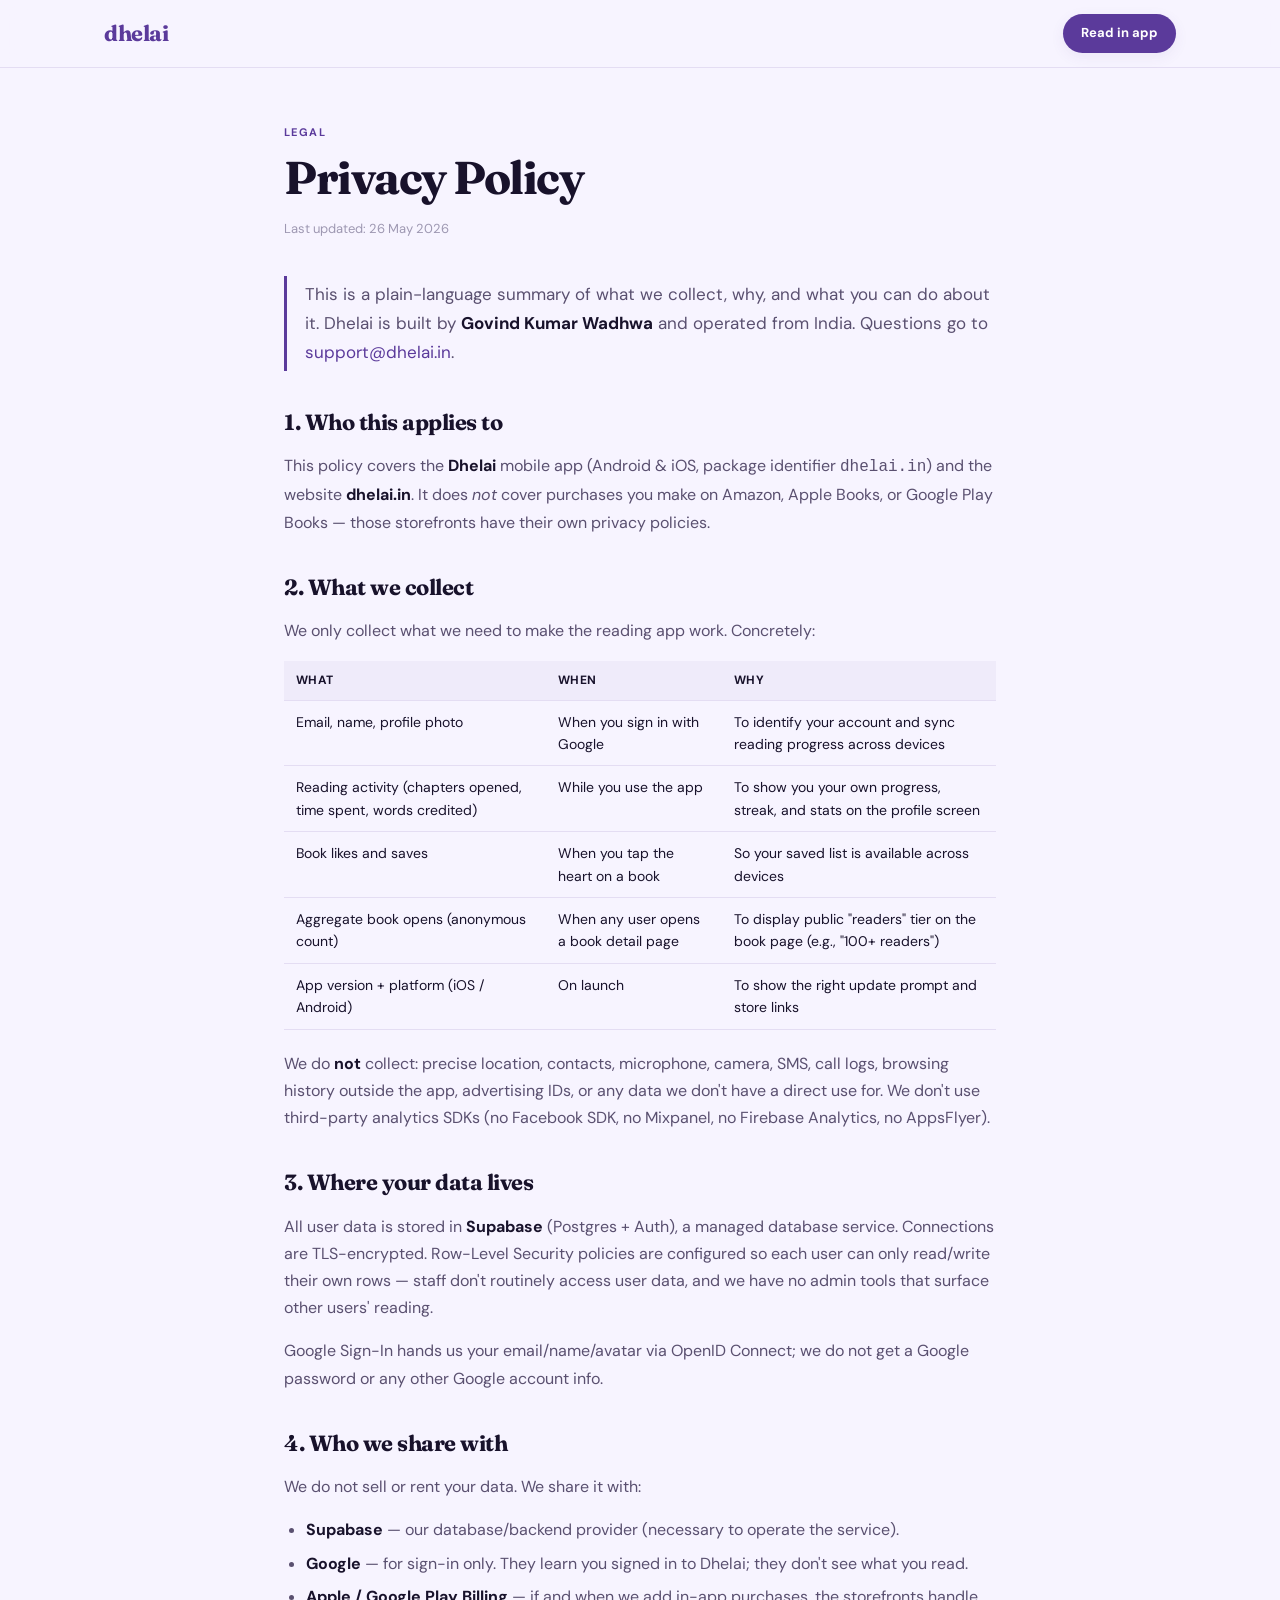
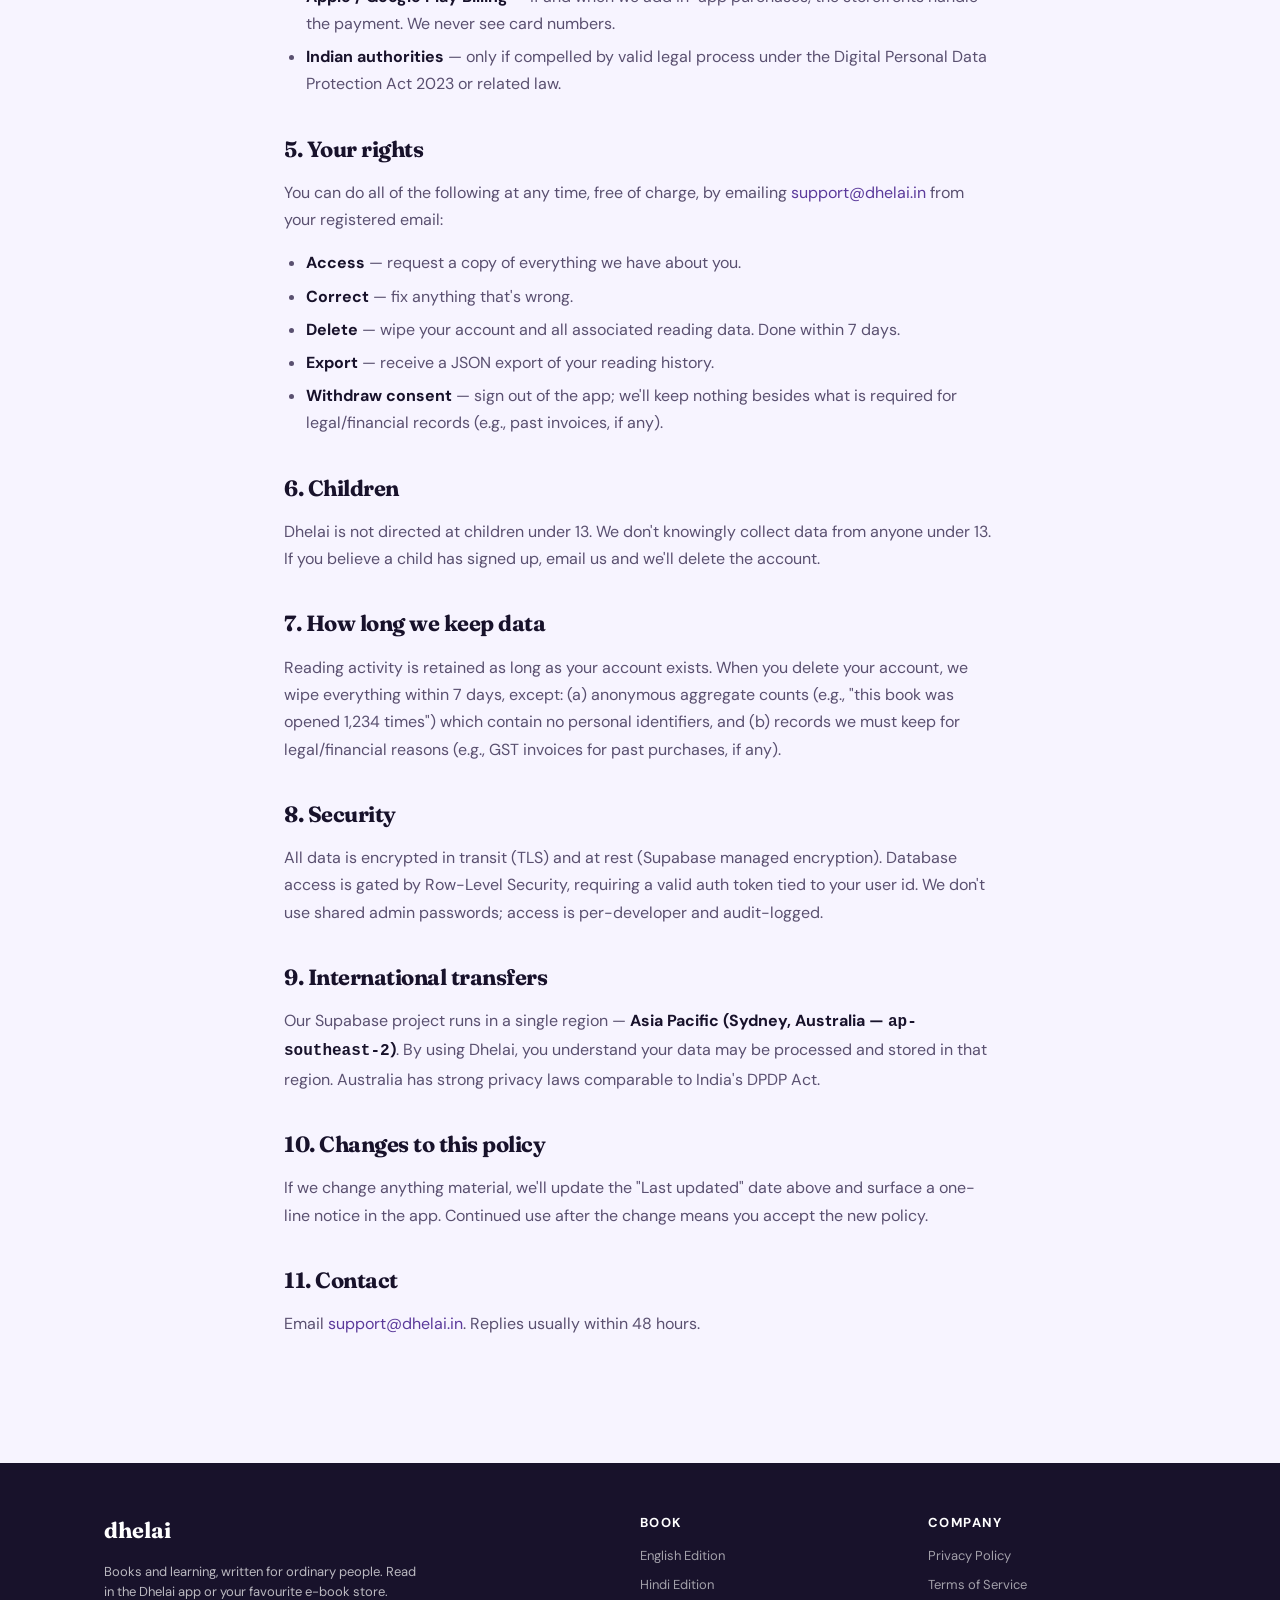
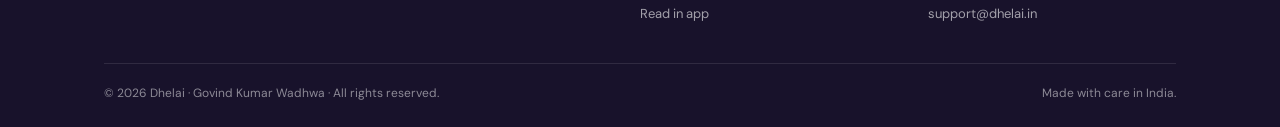
==== privacy-policy.html @ 577f094c "Add files via upload" ====
<!DOCTYPE html>
<html lang="en">
<head>
  <meta charset="UTF-8" />
  <meta name="viewport" content="width=device-width, initial-scale=1.0" />
  <title>Privacy Policy — Dhelai</title>
  <meta
    name="description"
    content="How Dhelai handles your data. Simple, specific, and short."
  />
  <meta name="theme-color" content="#5B3A9B" />
  <meta name="robots" content="index, follow" />

  <link rel="preconnect" href="https://fonts.googleapis.com" />
  <link rel="preconnect" href="https://fonts.gstatic.com" crossorigin />
  <link
    href="https://fonts.googleapis.com/css2?family=Fraunces:ital,wght@0,400;0,700;1,400&family=DM+Sans:wght@400;500;700&display=swap"
    rel="stylesheet"
  />
  <link rel="stylesheet" href="styles.css" />
</head>
<body>

  <nav>
    <div class="nav-inner">
      <a href="/" class="logo">dhelai</a>
      <a href="/#read-in-app" class="nav-cta">Read in app</a>
    </div>
  </nav>

  <article class="legal">
    <div class="eyebrow">Legal</div>
    <h1>Privacy Policy</h1>
    <p class="updated">Last updated: 26 May 2026</p>

    <p class="lead">
      This is a plain-language summary of what we collect, why, and what you can do
      about it. Dhelai is built by <strong>Govind Kumar Wadhwa</strong> and operated from
      India. Questions go to <a href="mailto:support@dhelai.in">support@dhelai.in</a>.
    </p>

    <h2>1. Who this applies to</h2>
    <p>
      This policy covers the <strong>Dhelai</strong> mobile app (Android &amp; iOS, package
      identifier <code>dhelai.in</code>) and the website <strong>dhelai.in</strong>. It does
      <em>not</em> cover purchases you make on Amazon, Apple Books, or Google Play Books —
      those storefronts have their own privacy policies.
    </p>

    <h2>2. What we collect</h2>
    <p>
      We only collect what we need to make the reading app work. Concretely:
    </p>
    <table>
      <thead>
        <tr>
          <th>What</th>
          <th>When</th>
          <th>Why</th>
        </tr>
      </thead>
      <tbody>
        <tr>
          <td>Email, name, profile photo</td>
          <td>When you sign in with Google</td>
          <td>To identify your account and sync reading progress across devices</td>
        </tr>
        <tr>
          <td>Reading activity (chapters opened, time spent, words credited)</td>
          <td>While you use the app</td>
          <td>To show you your own progress, streak, and stats on the profile screen</td>
        </tr>
        <tr>
          <td>Book likes and saves</td>
          <td>When you tap the heart on a book</td>
          <td>So your saved list is available across devices</td>
        </tr>
        <tr>
          <td>Aggregate book opens (anonymous count)</td>
          <td>When any user opens a book detail page</td>
          <td>To display public "readers" tier on the book page (e.g., "100+ readers")</td>
        </tr>
        <tr>
          <td>App version + platform (iOS / Android)</td>
          <td>On launch</td>
          <td>To show the right update prompt and store links</td>
        </tr>
      </tbody>
    </table>

    <p>
      We do <strong>not</strong> collect: precise location, contacts, microphone, camera,
      SMS, call logs, browsing history outside the app, advertising IDs, or any data we
      don't have a direct use for. We don't use third-party analytics SDKs (no Facebook
      SDK, no Mixpanel, no Firebase Analytics, no AppsFlyer).
    </p>

    <h2>3. Where your data lives</h2>
    <p>
      All user data is stored in <strong>Supabase</strong> (Postgres + Auth), a managed
      database service. Connections are TLS-encrypted. Row-Level Security policies are
      configured so each user can only read/write their own rows — staff don't routinely
      access user data, and we have no admin tools that surface other users' reading.
    </p>
    <p>
      Google Sign-In hands us your email/name/avatar via OpenID Connect; we do not get a
      Google password or any other Google account info.
    </p>

    <h2>4. Who we share with</h2>
    <p>
      We do not sell or rent your data. We share it with:
    </p>
    <ul>
      <li><strong>Supabase</strong> — our database/backend provider (necessary to operate the service).</li>
      <li><strong>Google</strong> — for sign-in only. They learn you signed in to Dhelai; they don't see what you read.</li>
      <li><strong>Apple / Google Play Billing</strong> — if and when we add in-app purchases, the storefronts handle the payment. We never see card numbers.</li>
      <li><strong>Indian authorities</strong> — only if compelled by valid legal process under the Digital Personal Data Protection Act 2023 or related law.</li>
    </ul>

    <h2>5. Your rights</h2>
    <p>
      You can do all of the following at any time, free of charge, by emailing
      <a href="mailto:support@dhelai.in">support@dhelai.in</a> from your registered email:
    </p>
    <ul>
      <li><strong>Access</strong> — request a copy of everything we have about you.</li>
      <li><strong>Correct</strong> — fix anything that's wrong.</li>
      <li><strong>Delete</strong> — wipe your account and all associated reading data. Done within 7 days.</li>
      <li><strong>Export</strong> — receive a JSON export of your reading history.</li>
      <li><strong>Withdraw consent</strong> — sign out of the app; we'll keep nothing besides what is required for legal/financial records (e.g., past invoices, if any).</li>
    </ul>

    <h2>6. Children</h2>
    <p>
      Dhelai is not directed at children under 13. We don't knowingly collect data from
      anyone under 13. If you believe a child has signed up, email us and we'll delete the
      account.
    </p>

    <h2>7. How long we keep data</h2>
    <p>
      Reading activity is retained as long as your account exists. When you delete your
      account, we wipe everything within 7 days, except: (a) anonymous aggregate counts
      (e.g., "this book was opened 1,234 times") which contain no personal identifiers,
      and (b) records we must keep for legal/financial reasons (e.g., GST invoices for past
      purchases, if any).
    </p>

    <h2>8. Security</h2>
    <p>
      All data is encrypted in transit (TLS) and at rest (Supabase managed encryption).
      Database access is gated by Row-Level Security, requiring a valid auth token tied to
      your user id. We don't use shared admin passwords; access is per-developer and
      audit-logged.
    </p>

    <h2>9. International transfers</h2>
    <p>
      Our Supabase project runs in a single region —
      <strong>Asia Pacific (Sydney, Australia — <code>ap-southeast-2</code>)</strong>.
      By using Dhelai, you understand your data may be processed and stored in that
      region. Australia has strong privacy laws comparable to India's DPDP Act.
    </p>

    <h2>10. Changes to this policy</h2>
    <p>
      If we change anything material, we'll update the "Last updated" date above and
      surface a one-line notice in the app. Continued use after the change means you
      accept the new policy.
    </p>

    <h2>11. Contact</h2>
    <p>
      Email <a href="mailto:support@dhelai.in">support@dhelai.in</a>. Replies usually within
      48 hours.
    </p>
  </article>

  <footer>
    <div class="container">
      <div class="footer-grid">
        <div>
          <div class="footer-brand">dhelai</div>
          <p class="footer-tag">
            Books and learning, written for ordinary people. Read in the Dhelai app or your
            favourite e-book store.
          </p>
        </div>
        <div>
          <h4>Book</h4>
          <ul class="footer-links">
            <li><a href="/#editions">English Edition</a></li>
            <li><a href="/#editions">Hindi Edition</a></li>
            <li><a href="/#read-in-app">Read in app</a></li>
          </ul>
        </div>
        <div>
          <h4>Company</h4>
          <ul class="footer-links">
            <li><a href="privacy-policy.html">Privacy Policy</a></li>
            <li><a href="terms.html">Terms of Service</a></li>
            <li><a href="mailto:support@dhelai.in">support@dhelai.in</a></li>
          </ul>
        </div>
      </div>
      <div class="footer-bottom">
        <span>© <span id="year">2026</span> Dhelai · Govind Kumar Wadhwa · All rights reserved.</span>
        <span>Made with care in India.</span>
      </div>
    </div>
  </footer>

  <script>
    document.getElementById('year').textContent = new Date().getFullYear();
  </script>
</body>
</html>
---- styles.css ----
/* Shared visual system across all pages on dhelai.in. */
:root {
  --pu: #5B3A9B;
  --pu-mid: #7B5CC4;
  --pu-soft: #EDE6FF;
  --ye: #FBC02D;
  --ye-deep: #E5A500;
  --ye-soft: #FFF8DC;
  --ink: #18122B;
  --ink-2: #5A5070;
  --ink-3: #9E98B2;
  --bg: #F7F4FF;
  --bg-2: #EFEBFA;
  --card: #FFFFFF;
  --border: rgba(91, 58, 155, 0.12);
  --serif: 'Fraunces', Georgia, serif;
  --sans: 'DM Sans', -apple-system, system-ui, sans-serif;
  --shadow-sm: 0 4px 14px rgba(91, 58, 155, 0.08);
  --shadow-md: 0 10px 30px rgba(91, 58, 155, 0.15);
  --shadow-lg: 0 20px 60px rgba(91, 58, 155, 0.25);
}

* { box-sizing: border-box; }
html, body { margin: 0; padding: 0; }
body {
  font-family: var(--sans);
  color: var(--ink);
  background: var(--bg);
  line-height: 1.6;
  -webkit-font-smoothing: antialiased;
  text-rendering: optimizeLegibility;
}

a { color: var(--pu); text-decoration: none; }
a:hover { text-decoration: underline; }
img { max-width: 100%; display: block; }

.container { max-width: 1120px; margin: 0 auto; padding: 0 24px; }

/* ---------- NAV ---------- */
nav {
  position: sticky; top: 0; z-index: 50;
  background: rgba(247, 244, 255, 0.85);
  backdrop-filter: saturate(180%) blur(14px);
  -webkit-backdrop-filter: saturate(180%) blur(14px);
  border-bottom: 1px solid var(--border);
}
.nav-inner {
  display: flex; align-items: center; justify-content: space-between;
  padding: 14px 24px;
  max-width: 1120px; margin: 0 auto;
}
.logo {
  font-family: var(--serif);
  font-weight: 700;
  font-size: 22px;
  color: var(--pu);
  letter-spacing: -0.5px;
}
.nav-cta {
  background: var(--pu);
  color: #fff;
  padding: 9px 18px;
  border-radius: 999px;
  font-weight: 700;
  font-size: 13px;
  box-shadow: var(--shadow-sm);
  transition: transform 0.15s ease, box-shadow 0.15s ease;
}
.nav-cta:hover { transform: translateY(-1px); box-shadow: var(--shadow-md); text-decoration: none; }

/* ---------- FOOTER ---------- */
footer {
  background: var(--ink);
  color: rgba(255,255,255,0.7);
  padding: 50px 0 30px;
  font-size: 13px;
  margin-top: 60px;
}
.footer-grid {
  display: grid;
  grid-template-columns: 2fr 1fr 1fr;
  gap: 40px;
  margin-bottom: 30px;
}
.footer-brand {
  font-family: var(--serif);
  font-size: 22px;
  font-weight: 700;
  color: #fff;
  margin-bottom: 8px;
}
.footer-tag { max-width: 320px; }
footer h4 {
  color: #fff;
  font-size: 13px;
  letter-spacing: 1.4px;
  text-transform: uppercase;
  margin: 0 0 12px;
}
.footer-links { list-style: none; padding: 0; margin: 0; }
.footer-links li { margin-bottom: 8px; }
.footer-links a { color: rgba(255,255,255,0.6); }
.footer-links a:hover { color: #fff; }
.footer-bottom {
  border-top: 1px solid rgba(255,255,255,0.1);
  padding-top: 20px;
  display: flex; justify-content: space-between; flex-wrap: wrap; gap: 10px;
  font-size: 12px;
  color: rgba(255,255,255,0.5);
}

/* ---------- HEADINGS ---------- */
h1 {
  font-family: var(--serif);
  font-weight: 700;
  letter-spacing: -1.5px;
  color: var(--ink);
}
h2, h3 {
  font-family: var(--serif);
  font-weight: 700;
  letter-spacing: -0.5px;
  color: var(--ink);
}

/* ---------- LEGAL PAGE LAYOUT ---------- */
.legal {
  max-width: 760px;
  margin: 0 auto;
  padding: 50px 24px;
}
.legal .eyebrow {
  display: inline-block;
  font-size: 11px;
  font-weight: 700;
  letter-spacing: 1.4px;
  text-transform: uppercase;
  color: var(--pu);
  margin-bottom: 12px;
}
.legal h1 {
  font-size: clamp(34px, 5vw, 46px);
  line-height: 1.1;
  margin: 0 0 14px;
}
.legal .updated {
  color: var(--ink-3);
  font-size: 13px;
  margin: 0 0 36px;
}
.legal h2 {
  font-size: 22px;
  margin: 38px 0 12px;
  line-height: 1.25;
}
.legal h3 {
  font-size: 16px;
  margin: 22px 0 6px;
}
.legal p, .legal li {
  color: var(--ink-2);
  font-size: 16px;
  line-height: 1.7;
}
.legal ul {
  padding-left: 22px;
  margin: 8px 0 16px;
}
.legal li { margin-bottom: 6px; }
.legal strong { color: var(--ink); }
.legal .lead {
  font-size: 17px;
  color: var(--ink-2);
  border-left: 3px solid var(--pu);
  padding: 4px 0 4px 18px;
  margin: 0 0 30px;
}
.legal table {
  width: 100%;
  border-collapse: collapse;
  margin: 14px 0 20px;
  font-size: 14px;
}
.legal th, .legal td {
  text-align: left;
  padding: 10px 12px;
  border-bottom: 1px solid var(--border);
  vertical-align: top;
}
.legal th {
  background: var(--bg-2);
  font-weight: 700;
  color: var(--ink);
  font-size: 12px;
  letter-spacing: 0.4px;
  text-transform: uppercase;
}

/* ---------- RESPONSIVE ---------- */
@media (max-width: 880px) {
  .footer-grid { grid-template-columns: 1fr; gap: 24px; }
  .legal { padding: 30px 20px; }
}
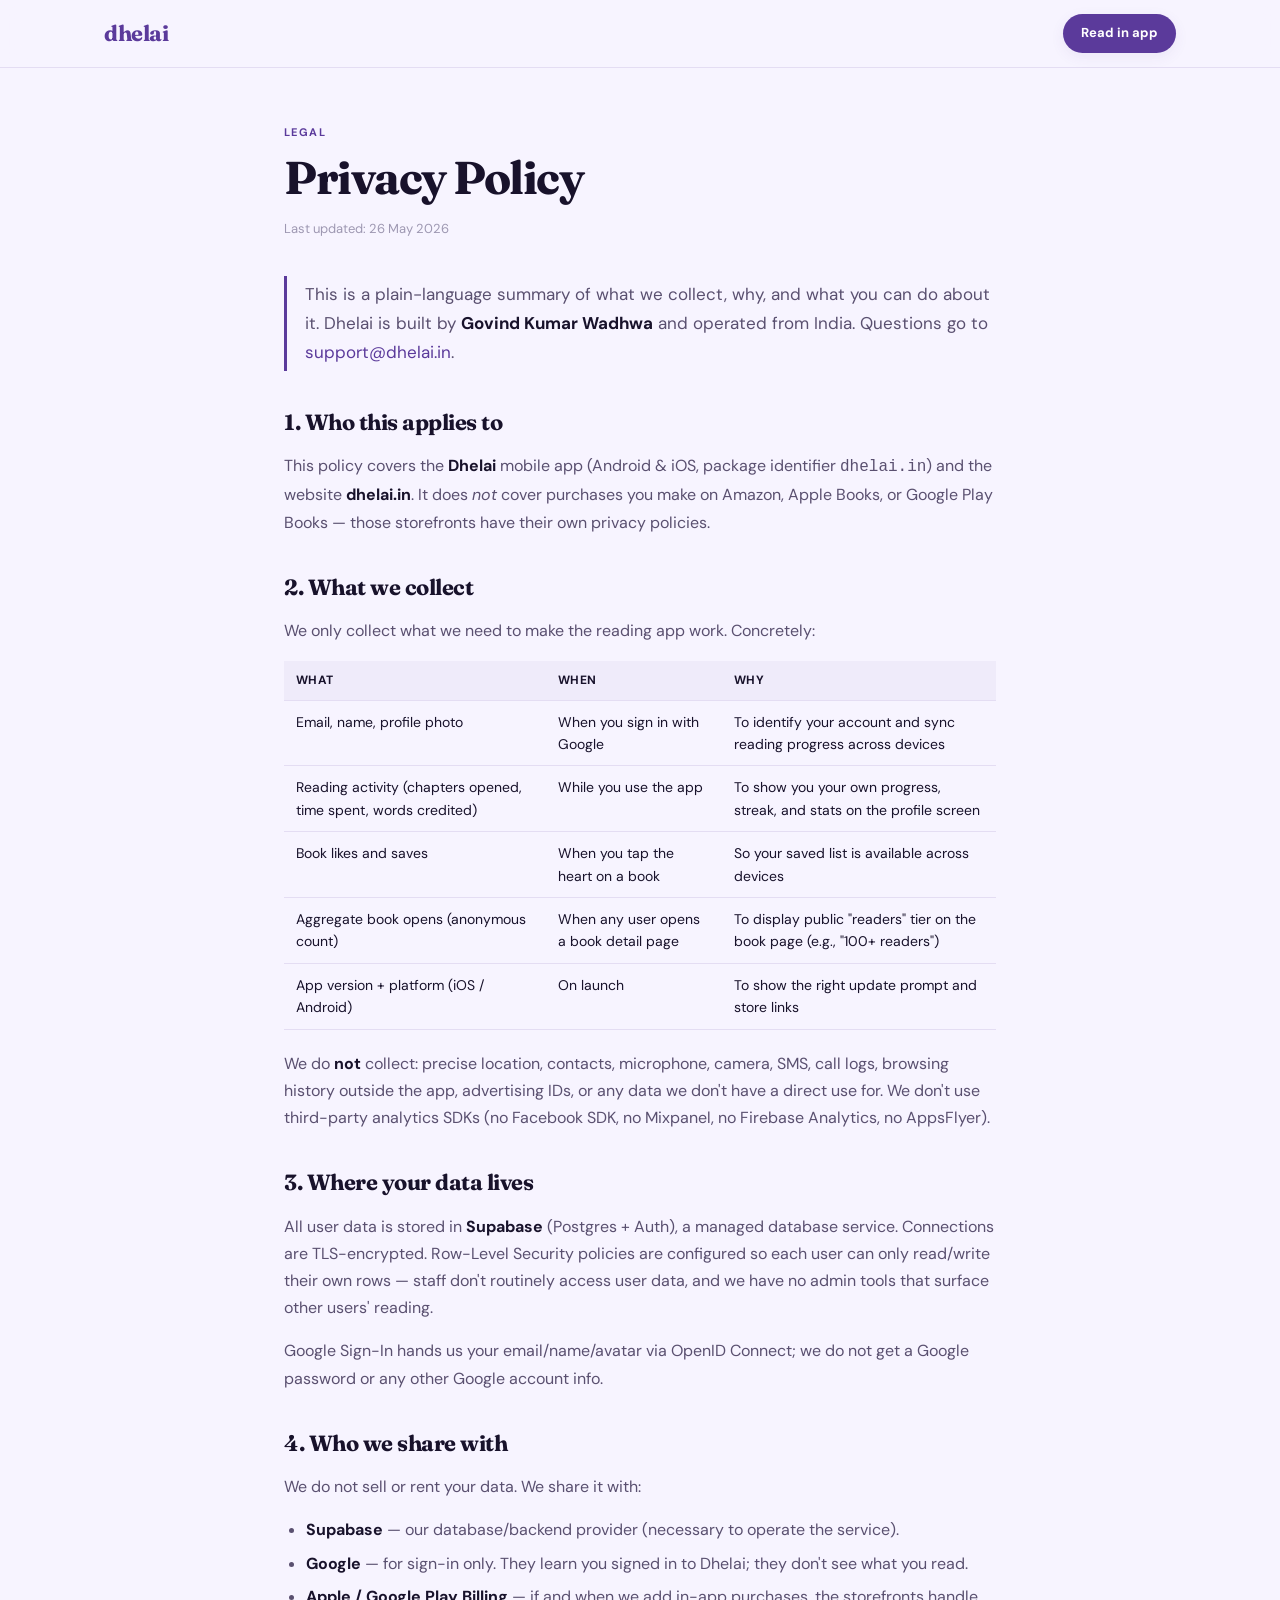
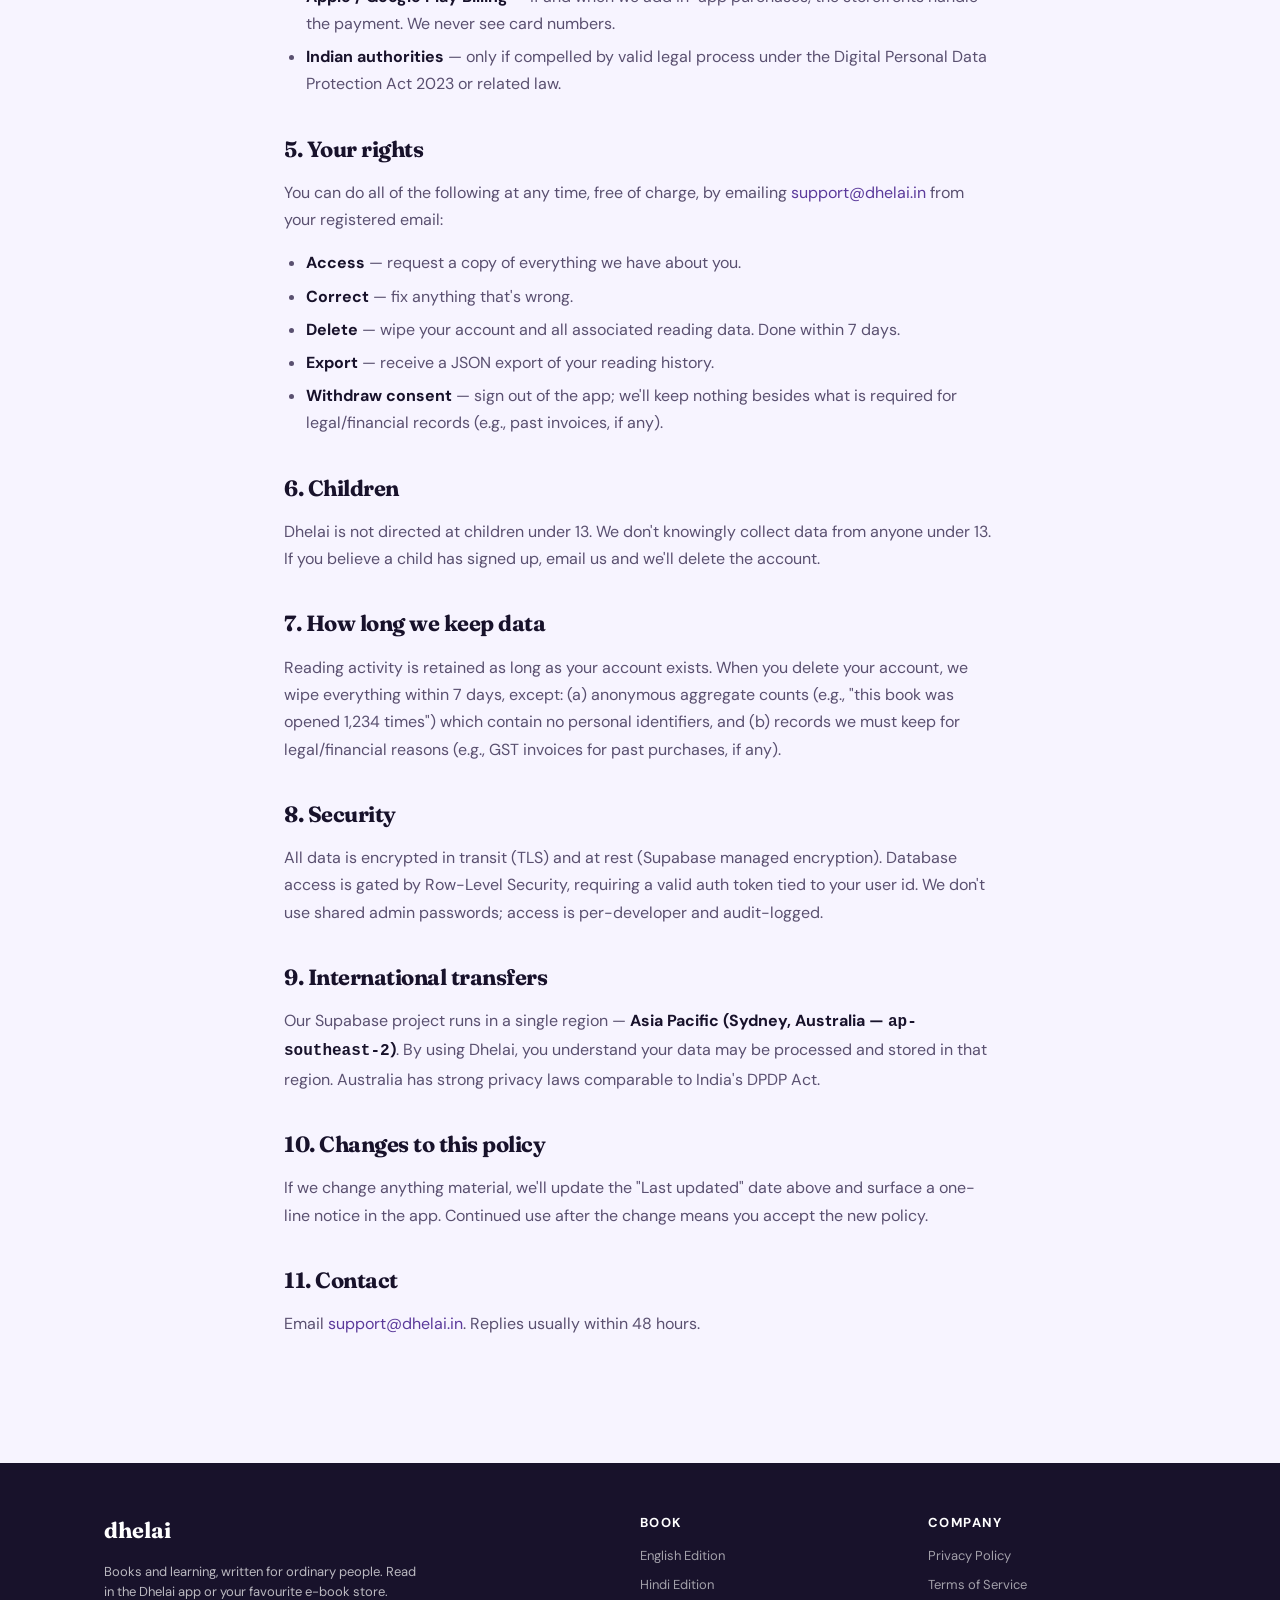
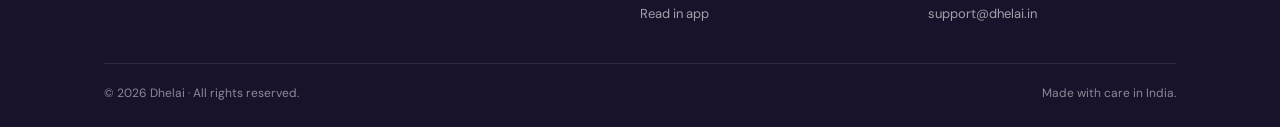
==== commit 57ec79c4: "remove govind" ====
--- a/privacy-policy.html
+++ b/privacy-policy.html
@@ -205,7 +205,7 @@
         </div>
       </div>
       <div class="footer-bottom">
-        <span>© <span id="year">2026</span> Dhelai · Govind Kumar Wadhwa · All rights reserved.</span>
+        <span>© <span id="year">2026</span> Dhelai · All rights reserved.</span>
         <span>Made with care in India.</span>
       </div>
     </div>
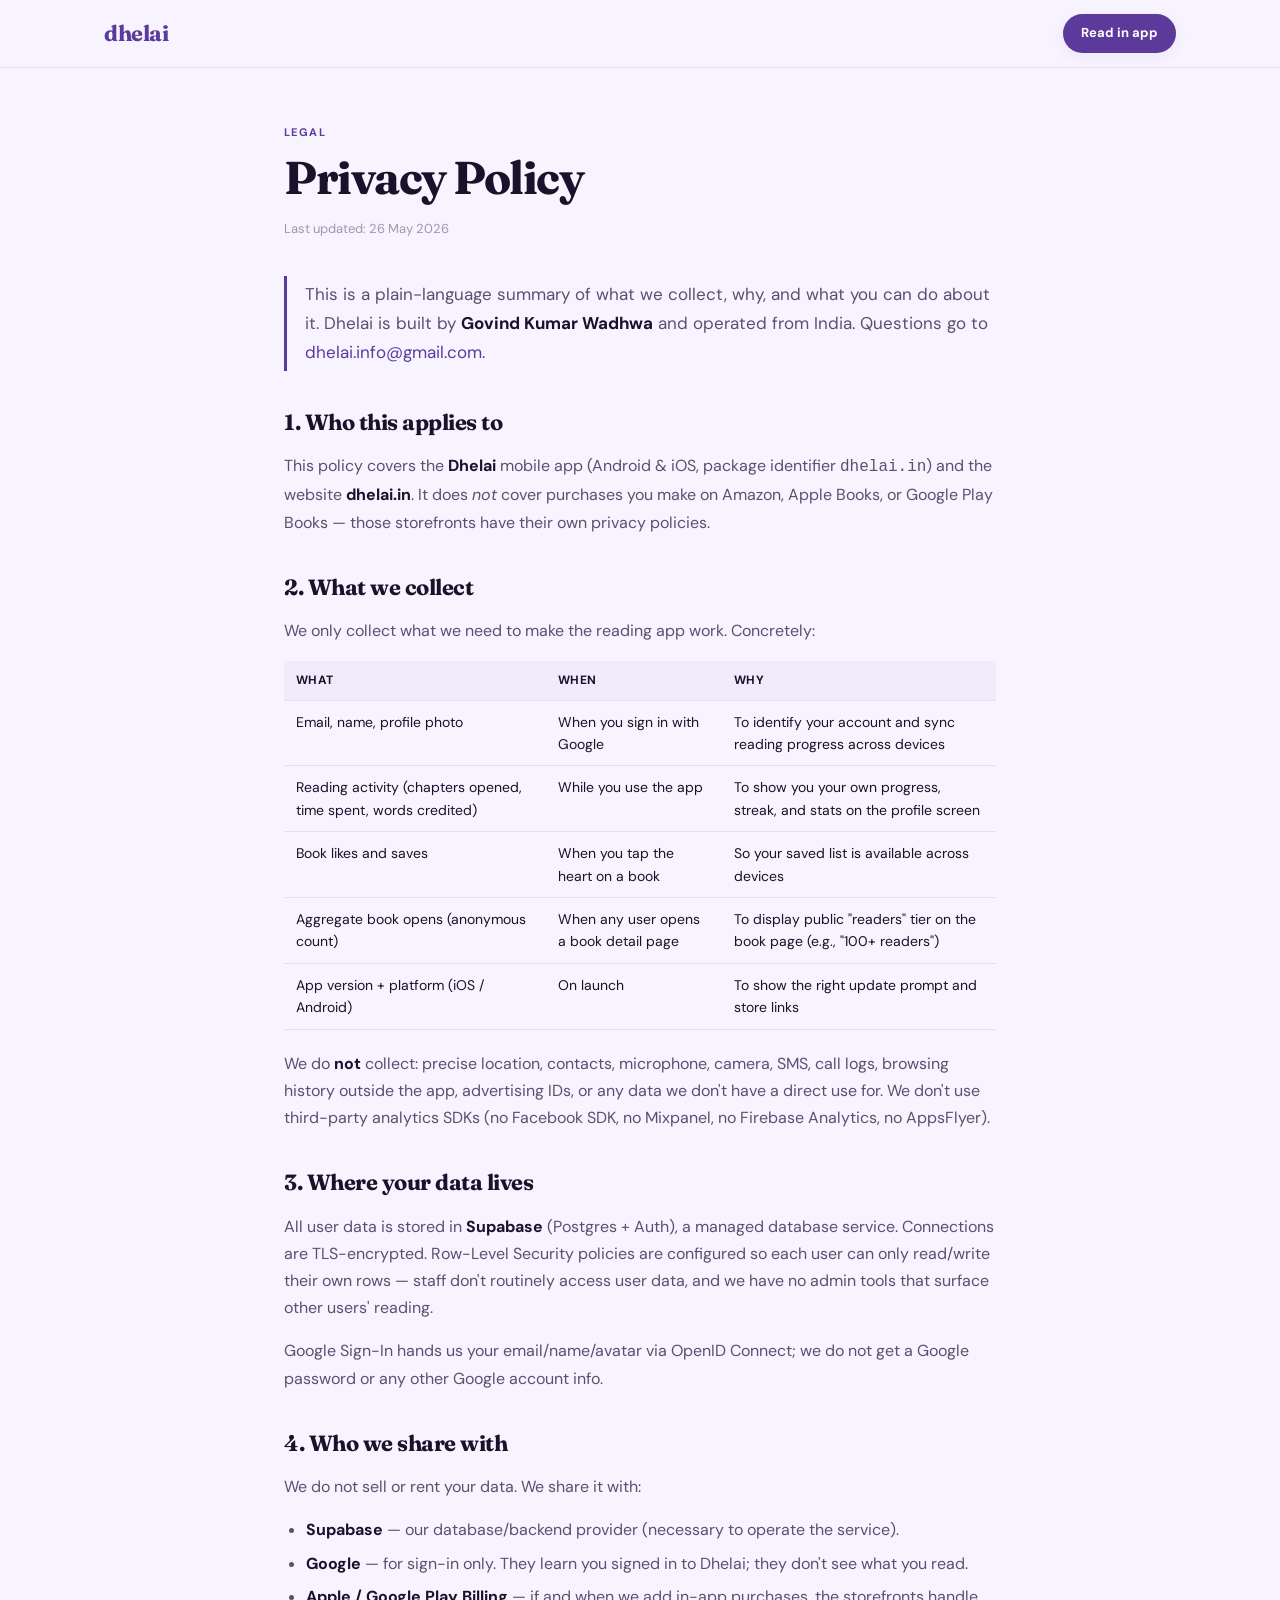
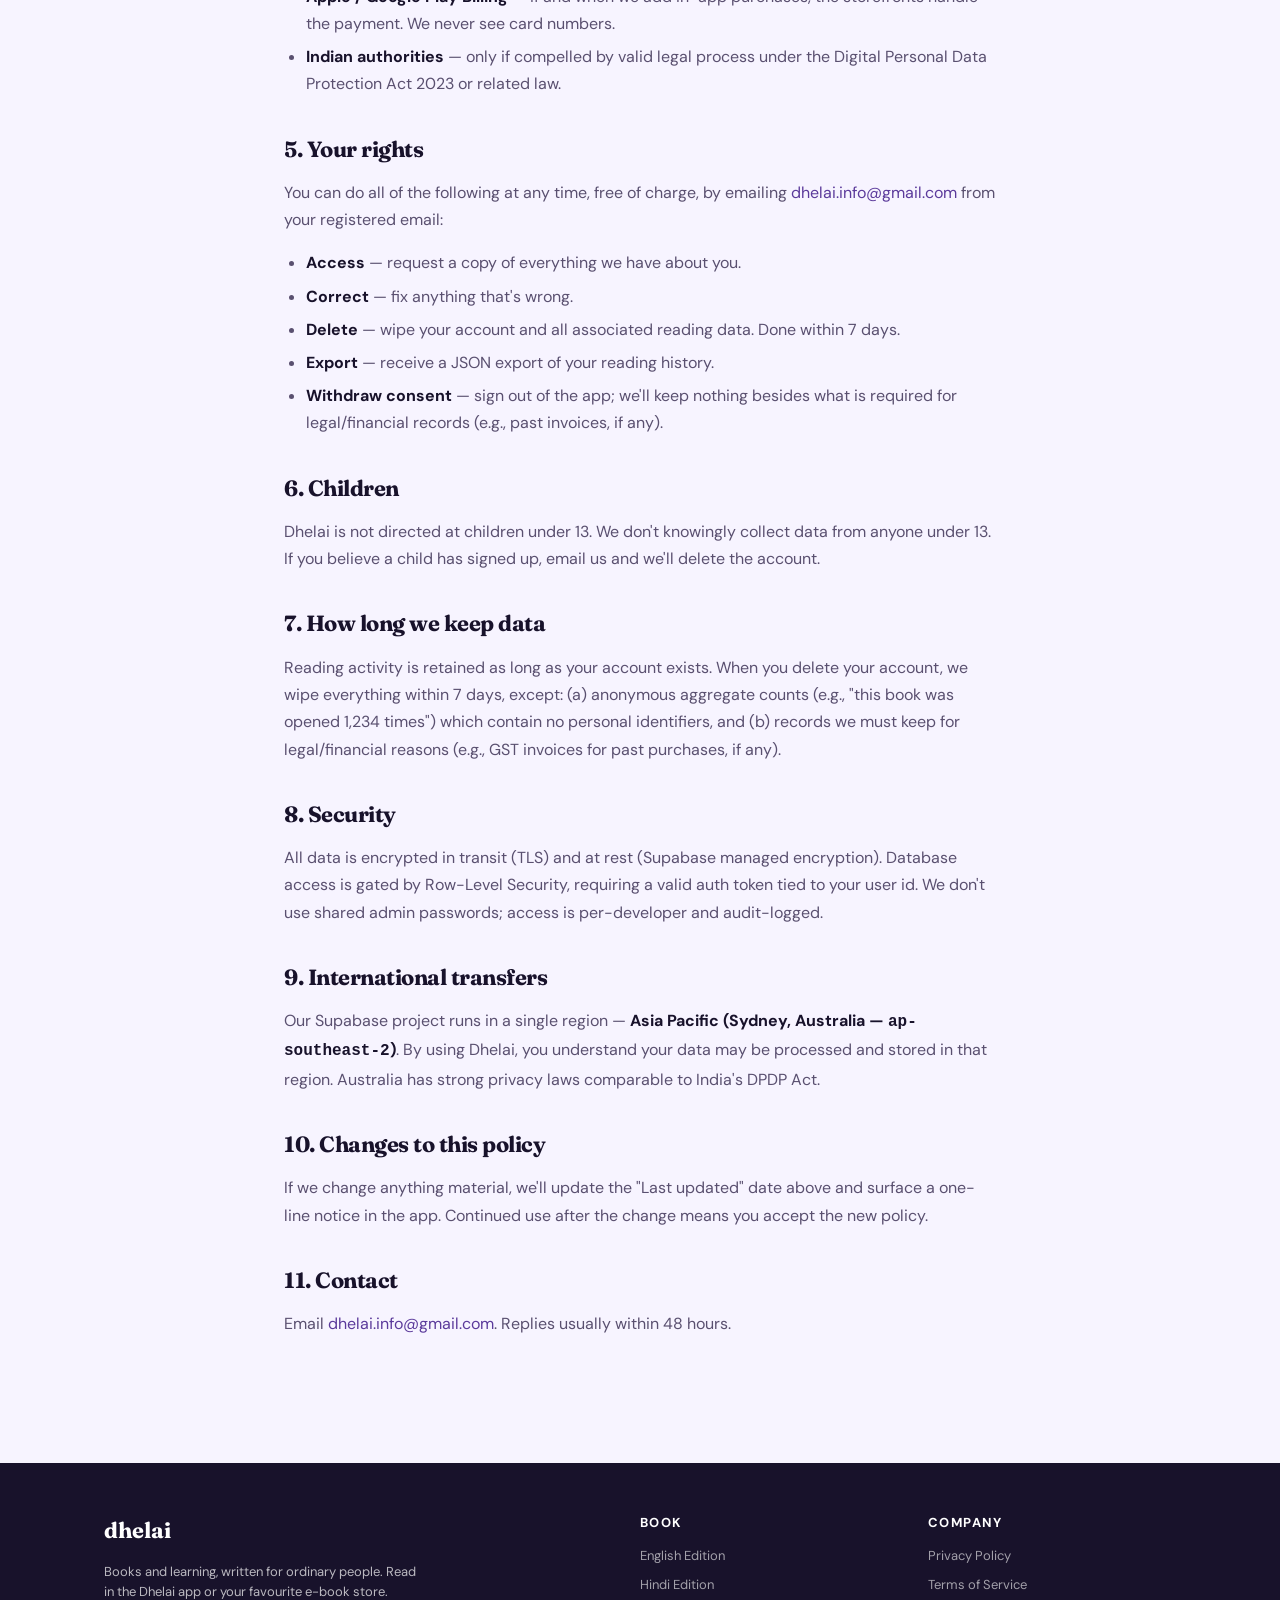
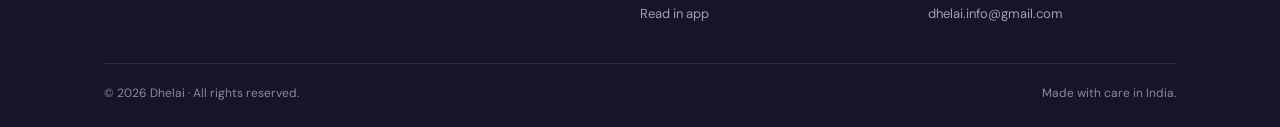
==== commit e4f84629: "correct email" ====
--- a/privacy-policy.html
+++ b/privacy-policy.html
@@ -36,7 +36,7 @@
     <p class="lead">
       This is a plain-language summary of what we collect, why, and what you can do
       about it. Dhelai is built by <strong>Govind Kumar Wadhwa</strong> and operated from
-      India. Questions go to <a href="mailto:support@dhelai.in">support@dhelai.in</a>.
+      India. Questions go to <a href="mailto:dhelai.info@gmail.com">dhelai.info@gmail.com</a>.
     </p>
 
     <h2>1. Who this applies to</h2>
@@ -121,7 +121,7 @@
     <h2>5. Your rights</h2>
     <p>
       You can do all of the following at any time, free of charge, by emailing
-      <a href="mailto:support@dhelai.in">support@dhelai.in</a> from your registered email:
+      <a href="mailto:dhelai.info@gmail.com">dhelai.info@gmail.com</a> from your registered email:
     </p>
     <ul>
       <li><strong>Access</strong> — request a copy of everything we have about you.</li>
@@ -172,7 +172,7 @@
 
     <h2>11. Contact</h2>
     <p>
-      Email <a href="mailto:support@dhelai.in">support@dhelai.in</a>. Replies usually within
+      Email <a href="mailto:dhelai.info@gmail.com">dhelai.info@gmail.com</a>. Replies usually within
       48 hours.
     </p>
   </article>
@@ -200,7 +200,7 @@
           <ul class="footer-links">
             <li><a href="privacy-policy.html">Privacy Policy</a></li>
             <li><a href="terms.html">Terms of Service</a></li>
-            <li><a href="mailto:support@dhelai.in">support@dhelai.in</a></li>
+            <li><a href="mailto:dhelai.info@gmail.com">dhelai.info@gmail.com</a></li>
           </ul>
         </div>
       </div>
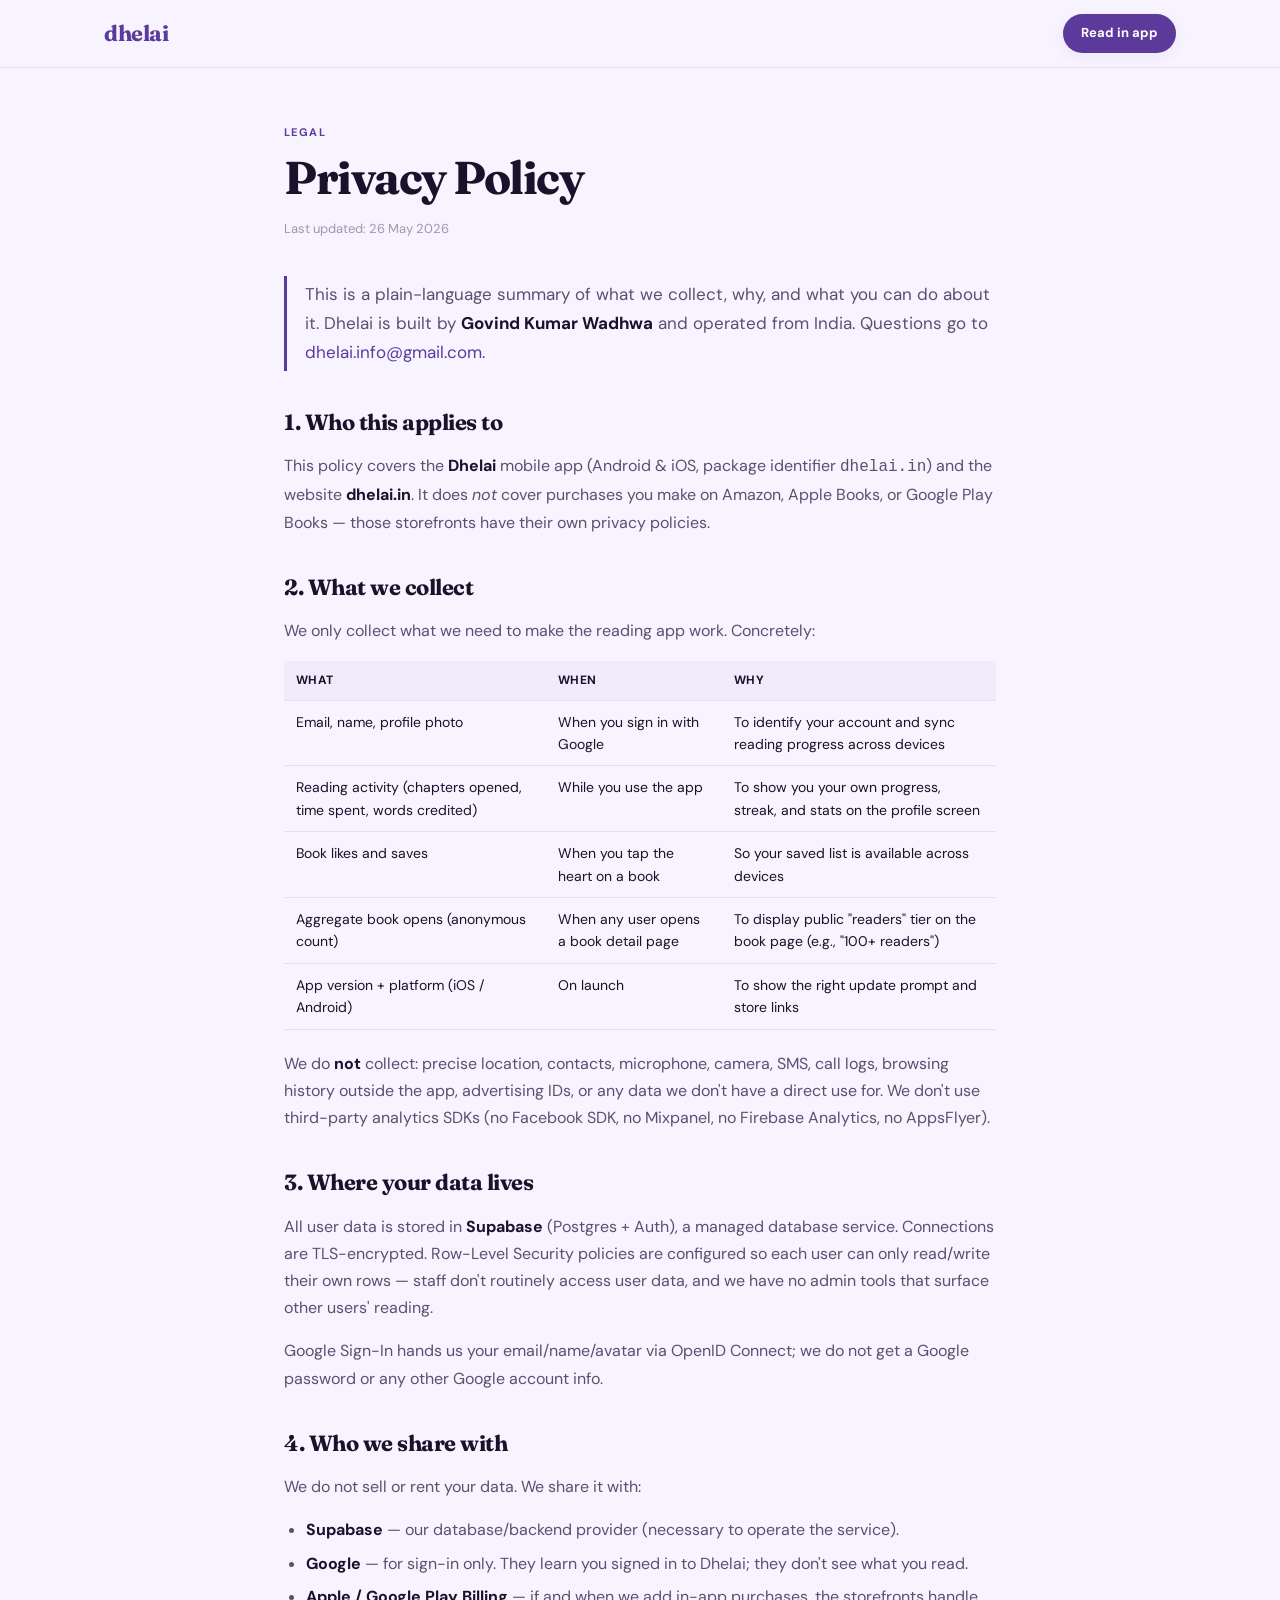
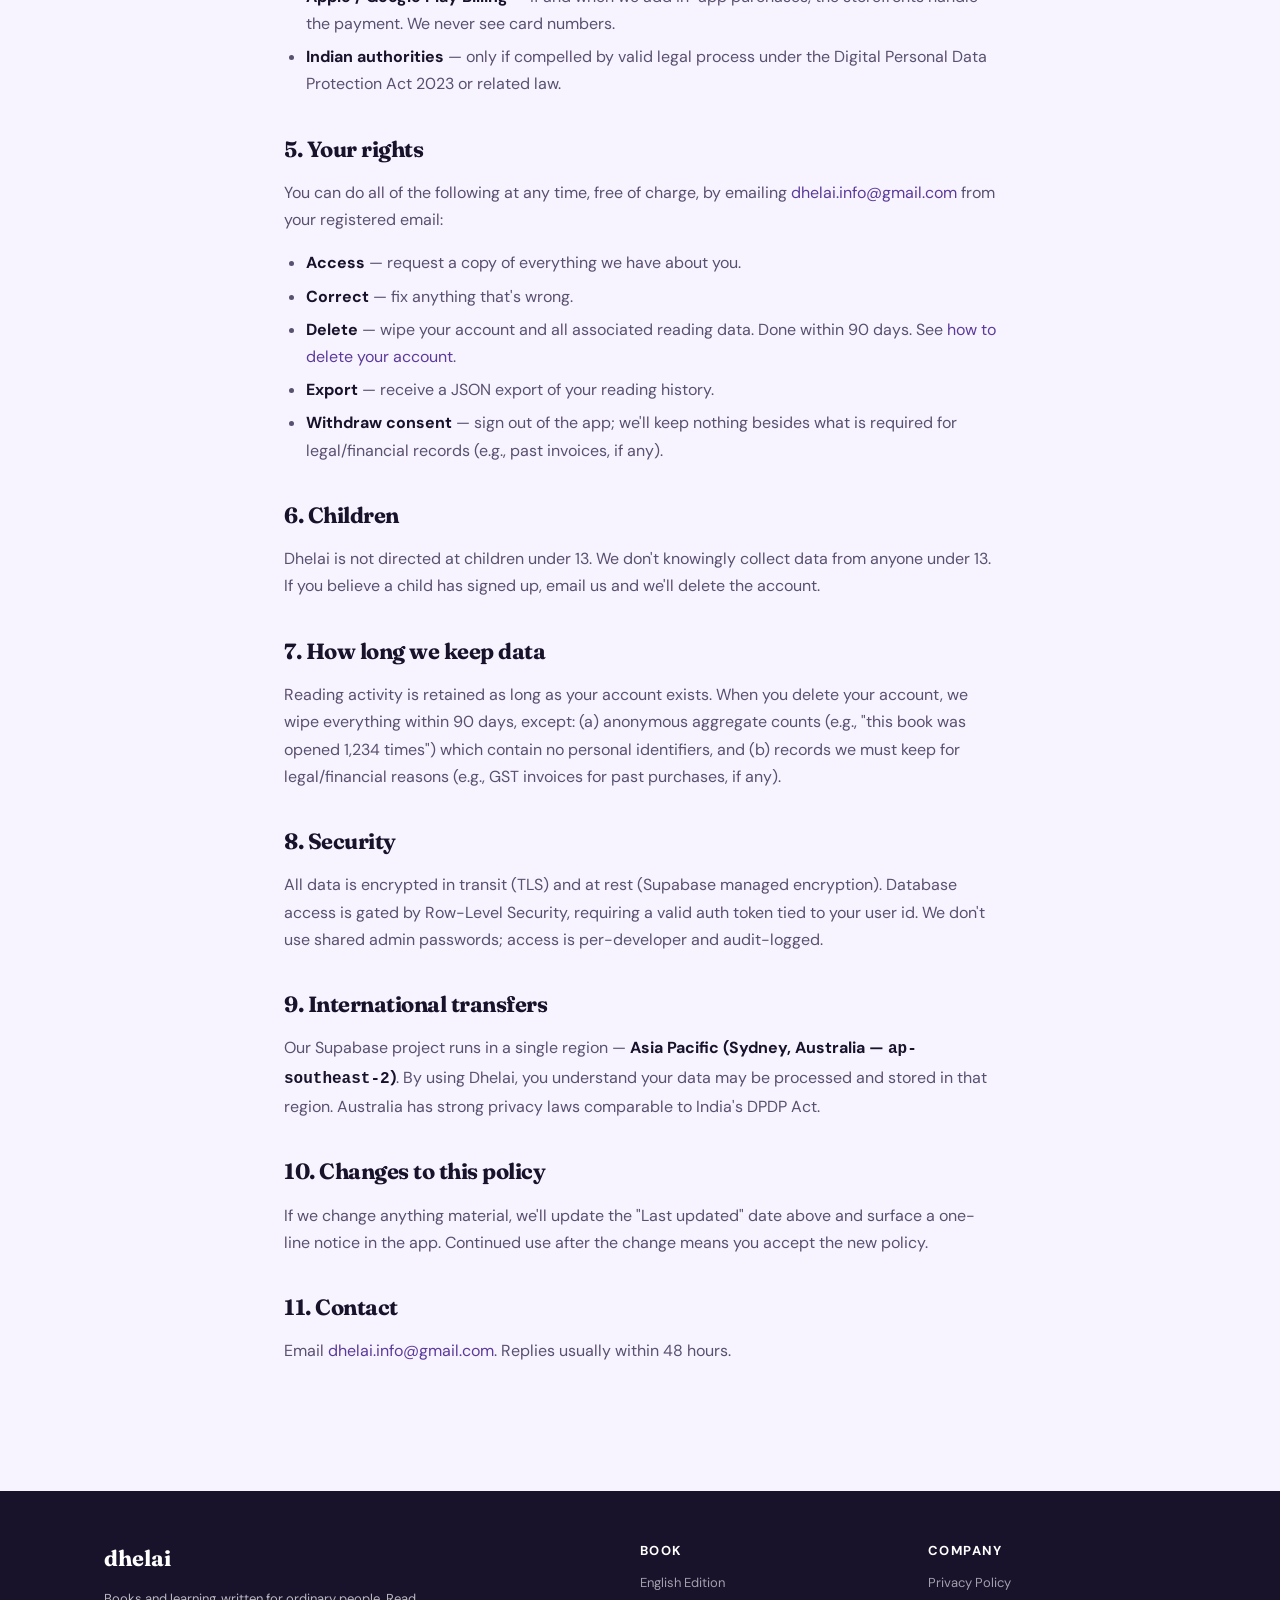
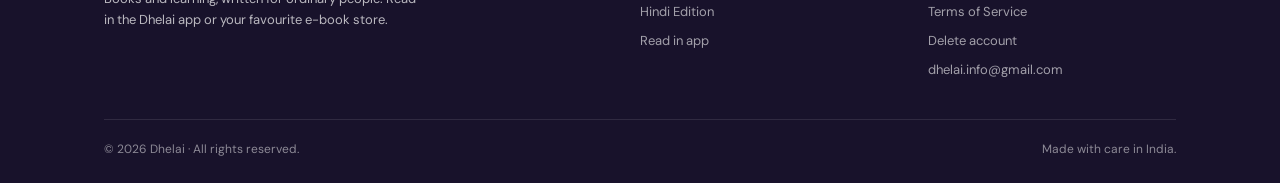
==== commit 453e8d74: "Delete" ====
--- a/privacy-policy.html
+++ b/privacy-policy.html
@@ -126,7 +126,7 @@
     <ul>
       <li><strong>Access</strong> — request a copy of everything we have about you.</li>
       <li><strong>Correct</strong> — fix anything that's wrong.</li>
-      <li><strong>Delete</strong> — wipe your account and all associated reading data. Done within 7 days.</li>
+      <li><strong>Delete</strong> — wipe your account and all associated reading data. Done within 90 days. See <a href="delete-account.html">how to delete your account</a>.</li>
       <li><strong>Export</strong> — receive a JSON export of your reading history.</li>
       <li><strong>Withdraw consent</strong> — sign out of the app; we'll keep nothing besides what is required for legal/financial records (e.g., past invoices, if any).</li>
     </ul>
@@ -141,7 +141,7 @@
     <h2>7. How long we keep data</h2>
     <p>
       Reading activity is retained as long as your account exists. When you delete your
-      account, we wipe everything within 7 days, except: (a) anonymous aggregate counts
+      account, we wipe everything within 90 days, except: (a) anonymous aggregate counts
       (e.g., "this book was opened 1,234 times") which contain no personal identifiers,
       and (b) records we must keep for legal/financial reasons (e.g., GST invoices for past
       purchases, if any).
@@ -200,6 +200,7 @@
           <ul class="footer-links">
             <li><a href="privacy-policy.html">Privacy Policy</a></li>
             <li><a href="terms.html">Terms of Service</a></li>
+            <li><a href="delete-account.html">Delete account</a></li>
             <li><a href="mailto:dhelai.info@gmail.com">dhelai.info@gmail.com</a></li>
           </ul>
         </div>
